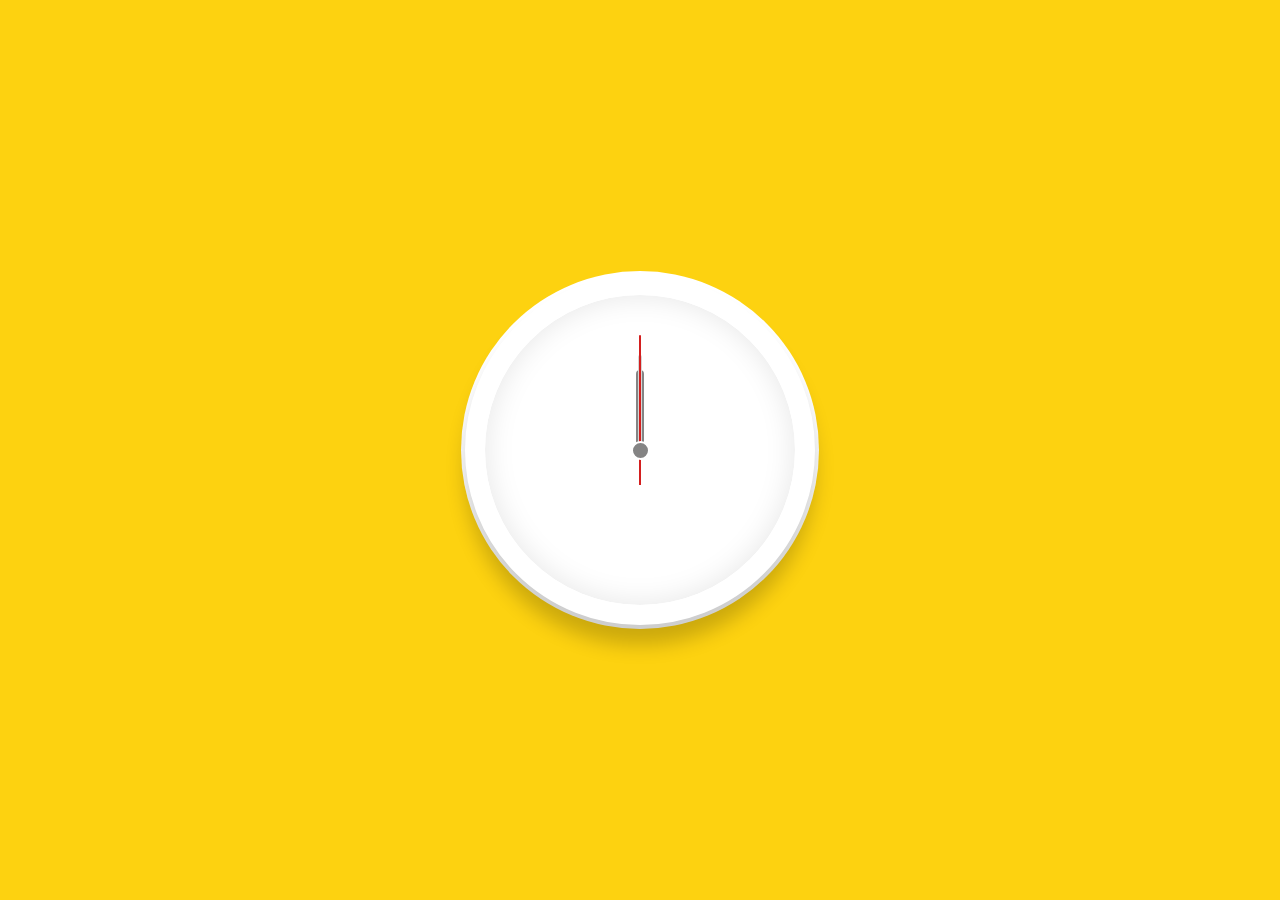
==== analog.html @ 35c7fe17 "Analog Clock" ====
<!DOCTYPE html>
<html>

<head>
    <meta charset="UTF-8">

    <title>Javascript Clock</title>
    <link rel="stylesheet" href="analog.css">
</head>

<body>
    <div class="clock">
        <div class="hour">
            <div class="hr" id="hr"></div>
        </div>
        <div class="min">
            <div class="mn" id="mn"></div>
        </div>
        <div class="sec">
            <div class="sc" id="sc"></div>

        </div>
    </div>
    <script type="text/Javascript" src="analog.js">
 
</script>
</body>

</html>
---- analog.css ----
*{
    margin:0;
    padding:0;
    box-sizing:border-box;
}
body{
    display: flex;
    justify-content:center;
    align-items:center;
    min-height:100vh;
    background:#fdd210;

}
.clock{
    width: 350px;
    height:350px;
    display:flex;
    justify-content: center;
    align-items:center ;

    background:#fff url(clock.png);
    background-size:cover;
    border-radius:50%;
    border:20px solid white;
    box-shadow:inset 0 0 30px rgba(0,0,0,.1),
                     0 20px 20px rgba(0,0,0,.2),
                     0 0 0 4px rgba(255,255,255,1);
                     
}
.clock::before
{
    content:'';
    position:absolute;
    width:15px;
    height:15px;
    background:#848484;
    border:2px solid white;
    z-index:100000;
    border-radius:50%;
}
.hour,
.min,
.sec{
    position:absolute;
}
.hour,
.hr{
width:160px;
height:160px;
}
.min,
.mn{
width:190px;
height:190px;
}
.sec,.sc{
    width:230px;
    height:230px;
}
.hr,.mn,.sc{
    display:flex;
    justify-content: center;
    position:absolute;
    border-radius:50%;
}

.hr::before{
    position:absolute;
    content:'';
    width:8px;
    height:80px;
    background:#848484;
    z-index:10;
    border-radius: 6px 6px 0 0 ;}
.mn::before{
    content:'';
    position:absolute;
  
     width:4px;
    height:90px;
    background:#d6d6d6;
     z-index:11;
    border-radius: 6px 6px 0 0 ;   
} 
.sc::before{
    content:'';
    position:absolute;
  
     width:2px;
    height:150px;
    background:#d31f1f;
     z-index:12;
    border-radius: 6px 6px 0 0 ;   
}
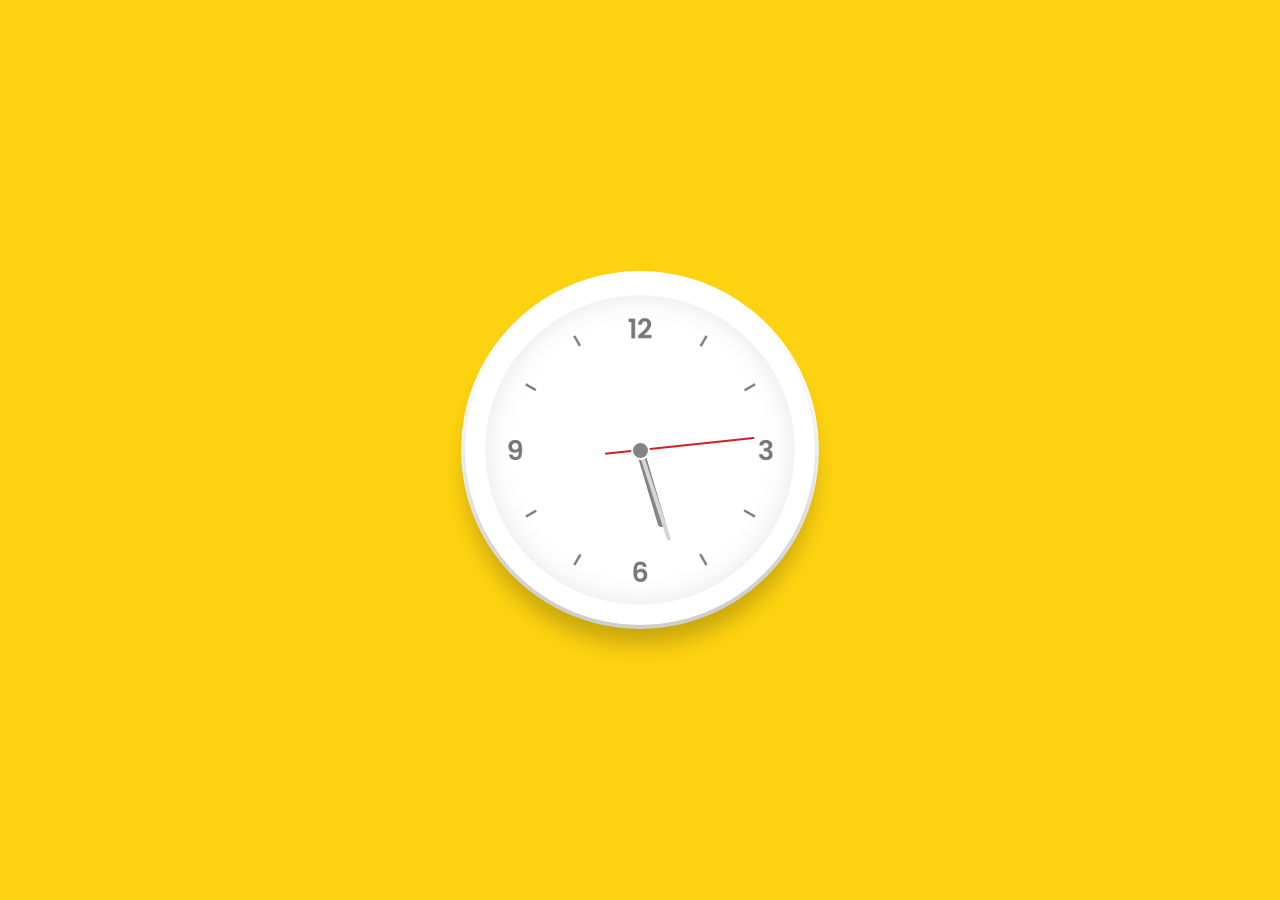
==== commit 29ba4356: "analog clock hmtl" ====
--- a/analog.html
+++ b/analog.html
@@ -23,7 +23,8 @@
     </div>
     <script type="text/Javascript" src="analog.js">
  
+        
 </script>
 </body>
 
-</html>+</html>
--- a/analog.css
+++ b/analog.css
@@ -57,6 +57,7 @@
     width:230px;
     height:230px;
 }
+
 .hr,.mn,.sc{
     display:flex;
     justify-content: center;
@@ -91,4 +92,4 @@
     background:#d31f1f;
      z-index:12;
     border-radius: 6px 6px 0 0 ;   
-} +} 
